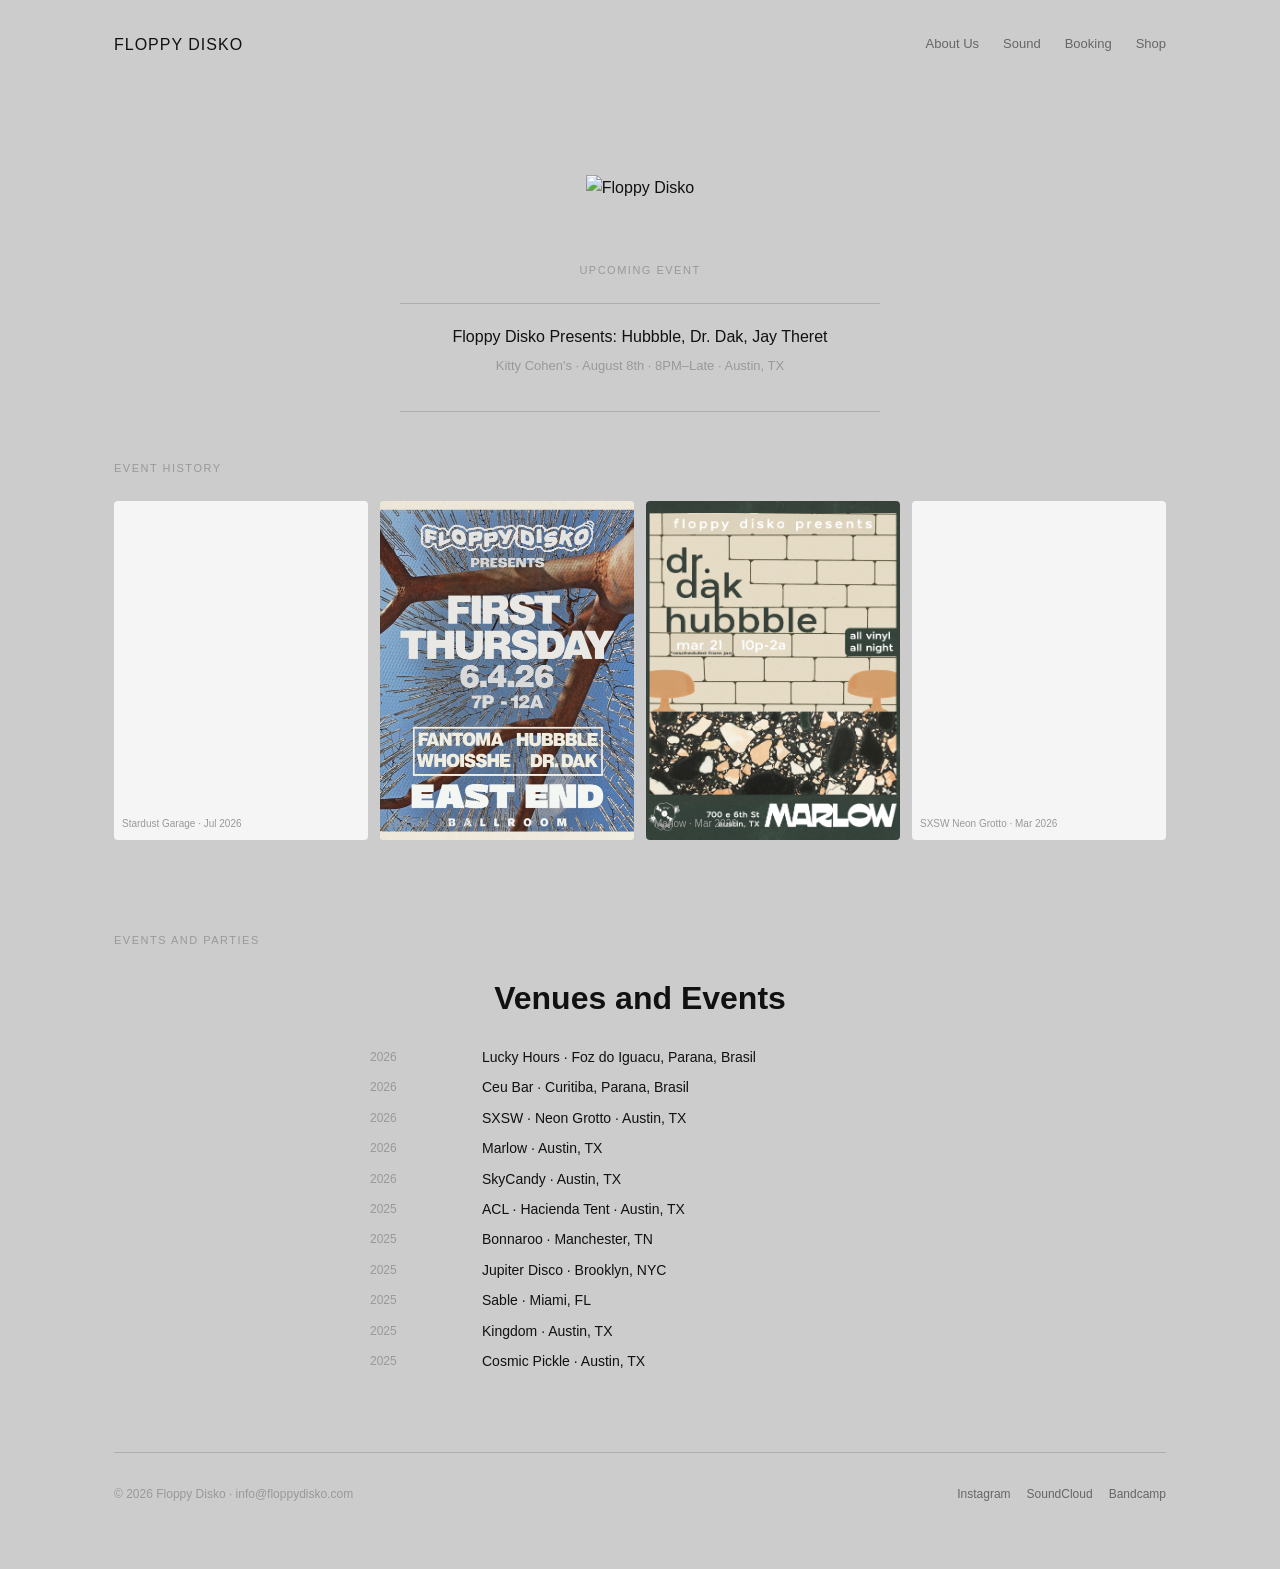
==== index.html @ 34872aea "Add files via upload File Commit - 7/23/26" ====
<!DOCTYPE html>
<html lang="en">
<head>
  <meta charset="UTF-8" />
  <meta name="viewport" content="width=device-width, initial-scale=1.0" />
  <meta name="theme-color" content="#ffffff" />
  <title>Floppy Disko — Austin TX Music Collective</title>
  <meta name="description" content="Floppy Disko is an Austin, Texas music collective. Embracing unity through music, driven by the groove." />
  <meta property="og:title" content="Floppy Disko" />
  <meta property="og:description" content="Austin, Texas music collective. Embracing unity through music, driven by the groove." />
  <meta property="og:type" content="website" />
  <meta property="og:url" content="https://floppydisko.com" />
  <link rel="icon" type="image/svg+xml" href="/images/Logo(Purple).svg" />
  <link rel="stylesheet" href="/style.css" />
</head>
<body>
  <nav class="nav">
    <a href="/" class="logo">FLOPPY DISKO</a>
    <div class="nav-links">
      <a href="/about-us.html">About Us</a>
      <a href="/sound.html">Sound</a>
      <!-- <a href="/artists.html">Artists</a> -->
      <a href="/booking.html">Booking</a>
      <a href="https://floppydisko.bandcamp.com" target="_blank" rel="noopener">Shop</a>
    </div>
  </nav>
 
  <div class="hero">
    <img src="/images/motto.png" alt="Floppy Disko" />
  </div>
  
  <p class="section-label" style="text-align:center; margin-top:24px;">Upcoming Event</p>
  <div class="upcoming-event">
    <p class="upcoming-event-title">Floppy Disko Presents: Hubbble, Dr. Dak, Jay Theret</p>
    <img src="/images/posters/260808-kitty-cohens.png" alt="Floppy Disko Presents Hubbble, Dr. Dak, Jay Theret at Kitty Cohen's, Saturday August 8th 2026, All Vinyl, 8PM to Late" class="upcoming-event-flyer" onerror="this.style.display='none'" />
    <p class="upcoming-event-venue">Kitty Cohen's · August 8th · 8PM–Late · Austin, TX</p>
  </div>

  <p class="section-label">Event History</p>
  <div class="poster-carousel">
    <div class="poster"><img src="/images/posters/260717-hush-hush-stardust.jpg" alt="Floppy Disko Presents Hush Hush, Brett Johnson, Jay Theret, Jagdaddy at Stardust Garage" onerror="this.style.display='none'" /><span class="poster-label">Stardust Garage · Jul 2026</span></div>
    <div class="poster"><img src="/images/posters/260604-east-end-first-thursday.png" alt="First Thursday at East End Ballroom" onerror="this.style.display='none'" /><span class="poster-label">East End · Jun 2026</span></div>
    <div class="poster"><img src="/images/posters/260321-marlow-dak-hubbble.png" alt="Dr. Dak and Hubbble at Marlow" onerror="this.style.display='none'" /><span class="poster-label">Marlow · Mar 2026</span></div>
    <div class="poster"><img src="/images/posters/260315-SXSW-NeonGrotto.png" alt="SXSW Showcase" onerror="this.style.display='none'" /><span class="poster-label">SXSW Neon Grotto · Mar 2026</span></div>
    <div class="poster"><img src="/images/posters/260213-marlow-what-is-love.png" alt="What Is Love at Marlow" onerror="this.style.display='none'" /><span class="poster-label">Marlow · Feb 2026</span></div>
    <div class="poster"><img src="/images/posters/260109-cosmic-pickle.png" alt="Cosmic Pickle" onerror="this.style.display='none'" /><span class="poster-label">Cosmic Pickle · Jan 2026</span></div>
    <div class="poster"><img src="/images/posters/251126-flower-shop-flopsgiving.png" alt="Flopsgiving at Flower Shop" onerror="this.style.display='none'" /><span class="poster-label">Flower Shop · Nov 2025</span></div>
    <div class="poster"><img src="/images/posters/251121-marlow-jay-theret.png" alt="Jay Theret at Marlow" onerror="this.style.display='none'" /><span class="poster-label">Marlow · Nov 2025</span></div>
    <div class="poster"><img src="/images/posters/251116-sable-miami.png" alt="Sable Miami" onerror="this.style.display='none'" /><span class="poster-label">Sable Miami · Nov 2025</span></div>
    <div class="poster"><img src="/images/posters/251108-pinkshark-san-antonio.png" alt="Pink Shark San Antonio" onerror="this.style.display='none'" /><span class="poster-label">Pink Shark SA · Nov 2025</span></div>
    <div class="poster"><img src="/images/posters/ACL 25.png" alt="ACL Fest" onerror="this.style.display='none'" /><span class="poster-label">Patron Hacienda ACL · Oct 2025</span></div>
    <div class="poster"><img src="/images/posters/Roo 25.png" alt="Bonaroo Fest" onerror="this.style.display='none'" /><span class="poster-label">Where in the Woods - Bonaroo · June 2025</span></div>
  </div>
  
  <p class="section-label">Events and Parties</p>
  <h1 style="text-align: center;">Venues and Events</h1>
  <div class="credits">
    <span class="credit-year">2026</span><span class="credit-venue">Lucky Hours · Foz do Iguacu, Parana, Brasil</span>
    <span class="credit-year">2026</span><span class="credit-venue">Ceu Bar · Curitiba, Parana, Brasil</span>
    <span class="credit-year">2026</span><span class="credit-venue">SXSW · Neon Grotto · Austin, TX</span>
    <span class="credit-year">2026</span><span class="credit-venue">Marlow · Austin, TX</span>
    <span class="credit-year">2026</span><span class="credit-venue">SkyCandy · Austin, TX</span>
    <span class="credit-year">2025</span><span class="credit-venue">ACL · Hacienda Tent · Austin, TX</span>
    <span class="credit-year">2025</span><span class="credit-venue">Bonnaroo · Manchester, TN</span>
    <span class="credit-year">2025</span><span class="credit-venue">Jupiter Disco · Brooklyn, NYC</span>
    <span class="credit-year">2025</span><span class="credit-venue">Sable · Miami, FL</span>
    <span class="credit-year">2025</span><span class="credit-venue">Kingdom · Austin, TX </span>
    <span class="credit-year">2025</span><span class="credit-venue">Cosmic Pickle · Austin, TX</span>
    
  </div>

  <footer class="footer">
    <span>© 2026 Floppy Disko · <a href="mailto:info@floppydisko.com">info@floppydisko.com</a></span>
    <div class="social">
      <a href="https://instagram.com/floppy_disko" target="_blank" rel="noopener">Instagram</a>
      <a href="https://soundcloud.com/floppy_disko" target="_blank" rel="noopener">SoundCloud</a>
      <a href="https://floppydisko.bandcamp.com" target="_blank" rel="noopener">Bandcamp</a>
    </div>
  </footer>
</body>
</html>
---- style.css ----
/* Floppy Disko - shared styles */

* { box-sizing: border-box; }

html, body {
  margin: 0;
  padding: 0;
  background: #cccccc;
  color: #111111;
  font-family: -apple-system, BlinkMacSystemFont, "Helvetica Neue", Helvetica, Arial, sans-serif;
  -webkit-font-smoothing: antialiased;
  line-height: 1.6;
}

body {
  max-width: 1100px;
  margin: 0 auto;
  padding: 32px 24px 64px;
}

@media (max-width: 600px) {
  body { padding: 20px 16px 48px; }
}

a { color: inherit; text-decoration: none; }
a:hover { opacity: 0.6; }

img, svg { max-width: 100%; display: block; }

/* Navigation */
.nav {
  display: flex;
  justify-content: space-between;
  align-items: center;
  padding-bottom: 32px;
  margin-bottom: 48px;
  flex-wrap: wrap;
  gap: 16px;
}

.logo {
  font-size: 16px;
  font-weight: 500;
  letter-spacing: 1px;
}

.nav-links {
  display: flex;
  gap: 24px;
  font-size: 13px;
}

.nav-links a { color: #666; }
.nav-links a.active { color: #111; }

@media (max-width: 600px) {
  .nav-links { gap: 16px; font-size: 12px; }
}

/* Section labels */
.section-label {
  font-size: 11px;
  letter-spacing: 1.5px;
  color: #999;
  margin: 0 0 24px;
  text-transform: uppercase;
}

/* Intro block (centered, narrow) */
.intro {
  max-width: 480px;
  margin: 0 auto 48px;
  text-align: center;
}

.intro h1 {
  font-size: 32px;
  font-weight: bold;
  margin: 0 0 16px;
}

.intro p {
  font-size: 24px;
  line-height: 1.7;
  color: #666;
  margin: 0 0 12px;
}

/* Page header (inner pages) */
.page-header {
  margin-bottom: 64px;
}

.page-header h1 {
  font-size: 24px;
  font-weight: 500;
  margin: 0 0 12px;
}

.page-header p {
  font-size: 20px;
  color: #666;
  margin: 0;
  max-width: 540px;
}

/* Hero (homepage) */
.hero {
  margin-bottom: 20px;
  display: flex;
  align-items: center;
  justify-content: center;
  min-height: 100px;
  background: #cccccc;
  border-radius: 8px;
  padding: 8px;
}

.hero img {
  max-width: 100%;
  max-height: 180px;
  width: auto;
  height: auto;
}

@media (max-width: 600px) {
  .hero { min-height: 80px; margin-bottom: 16px; padding: 6px; }
  .hero img { max-height: 140px; }
}

/* Poster / image grids */
.grid {
  display: grid;
  gap: 12px;
  margin-bottom: 80px;
}

.grid-4 { grid-template-columns: repeat(4, 1fr); }
.grid-3 { grid-template-columns: repeat(3, 1fr); }
.grid-2 { grid-template-columns: repeat(2, 1fr); }

@media (max-width: 700px) {
  .grid-4 { grid-template-columns: repeat(2, 1fr); }
  .grid-3 { grid-template-columns: repeat(2, 1fr); }
}

@media (max-width: 400px) {
  .grid-4, .grid-3, .grid-2 { grid-template-columns: 1fr; }
}

.poster {
  aspect-ratio: 3/4;
  background: #f5f5f5;
  border-radius: 4px;
  display: flex;
  align-items: flex-end;
  padding: 8px;
  color: #999;
  font-size: 10px;
  overflow: hidden;
  position: relative;
}

/* Poster carousel (Event History, homepage) — one row, swipe/scroll horizontally.
   Sizes match the original 4-column grid: 4 visible per row on desktop,
   2 on tablet, 1 on mobile — just scrollable instead of wrapping. */
.poster-carousel {
  display: flex;
  gap: 12px;
  overflow-x: auto;
  scroll-snap-type: x mandatory;
  -webkit-overflow-scrolling: touch;
  padding-bottom: 12px;
  margin-bottom: 80px;
}

.poster-carousel .poster {
  flex: 0 0 calc(25% - 9px);
  scroll-snap-align: start;
}

@media (max-width: 700px) {
  .poster-carousel .poster {
    flex: 0 0 calc(50% - 6px);
  }
}

@media (max-width: 400px) {
  .poster-carousel .poster {
    flex: 0 0 100%;
  }
}

.poster img {
  position: absolute;
  inset: 0;
  width: 100%;
  height: 100%;
  object-fit: cover;
}

.poster-label {
  position: relative;
  z-index: 1;
}

/* Artist cards */
.artist {
  margin-bottom: 24px;
}

.artist-photo {
  aspect-ratio: 1;
  background: #f5f5f5;
  border-radius: 4px;
  margin-bottom: 8px;
  overflow: hidden;
}

.artist-photo img {
  width: 100%;
  height: 100%;
  object-fit: cover;
}

.artist-name {
  font-size: 14px;
  font-weight: 500;
  margin: 0 0 2px;
}

.artist-role {
  font-size: 12px;
  color: #666;
  margin: 0;
}

/* Credits list */
.credits {
  display: grid;
  grid-template-columns: 80px 1fr;
  gap: 8px 32px;
  max-width: 540px;
  margin: 0 auto 80px;
  font-size: 14px;
}

.credit-year {
  color: #999;
  font-size: 12px;
  padding-top: 2px;
}

.credit-venue {
  color: #111;
}

/* Body prose */
.prose {
  max-width: 600px;
  font-size: 15px;
  line-height: 1.8;
  color: #333;
}

.prose p {
  margin: 0 0 20px;
}

.prose h2 {
  font-size: 16px;
  font-weight: 500;
  margin: 32px 0 12px;
}

.prose a {
  color: #111;
  text-decoration: underline;
  text-decoration-color: #999;
  text-underline-offset: 3px;
}

/* Booking specifics */
.contact-block {
  margin: 32px 0;
  padding: 24px 0;
  border-top: 0.5px solid #adadad;
  border-bottom: 0.5px solid #adadad;
}

.contact-block dt {
  font-size: 11px;
  letter-spacing: 1.5px;
  text-transform: uppercase;
  color: #999;
  margin-bottom: 4px;
}

.contact-block dd {
  margin: 0 0 16px;
  font-size: 15px;
}

.contact-block dd:last-child { margin-bottom: 0; }

/* Footer */
.footer {
  display: flex;
  justify-content: space-between;
  padding-top: 32px;
  border-top: 0.5px solid #adadad;
  font-size: 12px;
  color: #999;
  flex-wrap: wrap;
  gap: 16px;
}

.social {
  display: flex;
  gap: 16px;
}

.social a { color: #666; }

/* Centered contact block (booking page) */
.contact-block-centered {
  text-align: center;
  margin-left: auto;
  margin-right: auto;
}

.contact-block-centered dt {
  text-align: center;
}

/* Video embed (16:9 responsive) */
.video-embed {
  position: relative;
  width: 100%;
  max-width: 720px;
  aspect-ratio: 16/9;
  margin: 0 auto 40px;
  background: #f5f5f5;
  border-radius: 4px;
  overflow: hidden;
}

.video-embed iframe {
  position: absolute;
  inset: 0;
  width: 100%;
  height: 100%;
  border: none;
}

/* SoundCloud embed */
.soundcloud-embed {
  max-width: 720px;
  margin: 0 auto 40px;
}

/* Sound links row (Our Sound page) */
.sound-links {
  display: flex;
  justify-content: center;
  gap: 24px;
  margin-bottom: 80px;
  font-size: 14px;
}

.sound-links a {
  color: #666;
}

/* Contact form (booking page) */
.contact-form-wrap {
  max-width: 480px;
  margin: 56px auto 0;
}

.contact-form {
  display: flex;
  flex-direction: column;
  gap: 6px;
}

.contact-form label {
  font-size: 11px;
  letter-spacing: 1px;
  text-transform: uppercase;
  color: #999;
  margin-top: 12px;
}

.contact-form input,
.contact-form textarea {
  font-family: inherit;
  font-size: 15px;
  padding: 10px 12px;
  border: 0.5px solid #ccc;
  border-radius: 4px;
  color: #111;
  background: #fff;
}

.contact-form textarea {
  resize: vertical;
}

.contact-form button {
  margin-top: 20px;
  padding: 12px 20px;
  font-size: 14px;
  font-weight: 500;
  background: #111;
  color: #fff;
  border: none;
  border-radius: 4px;
  cursor: pointer;
  width: fit-content;
  align-self: center;
}

.contact-form button:hover {
  opacity: 0.8;
}

.hidden-field {
  display: none;
}

/* Centered subpages: About Us, Sound, Artists, Booking */
.centered-page .page-header {
  text-align: center;
  margin-left: auto;
  margin-right: auto;
}

.centered-page .page-header p {
  margin-left: auto;
  margin-right: auto;
}

.centered-page .section-label {
  text-align: center;
}

.centered-page .prose {
  margin-left: auto;
  margin-right: auto;
}

/* Prose paragraphs stay left-aligned on purpose — centered
   multi-line body text is harder to read. Headings inside
   prose are centered for visual rhythm. */
.centered-page .prose h2 {
  text-align: center;
}

.centered-page .artist {
  text-align: center;
}

.centered-page .artist-photo {
  margin-left: auto;
  margin-right: auto;
}

/* Upcoming Event (homepage) */
.upcoming-event {
  max-width: 480px;
  margin: 16px auto 48px;
  padding: 20px 24px;
  border-top: 0.5px solid #adadad;
  border-bottom: 0.5px solid #adadad;
  text-align: center;
}

.upcoming-event-title {
  font-size: 16px;
  font-weight: 500;
  color: #111;
  margin: 0 0 6px;
}

.upcoming-event-flyer {
  max-width: 280px;
  width: 100%;
  border-radius: 4px;
  margin: 12px auto;
}

.upcoming-event-venue {
  font-size: 13px;
  color: #999;
  margin: 0 0 14px;
}

.upcoming-event-link {
  display: inline-block;
  padding: 12px 28px;
  font-size: 13px;
  font-weight: 500;
  letter-spacing: 0.5px;
  background: #111;
  color: #fff;
  border-radius: 4px;
}

.upcoming-event-link:hover {
  opacity: 0.8;
}
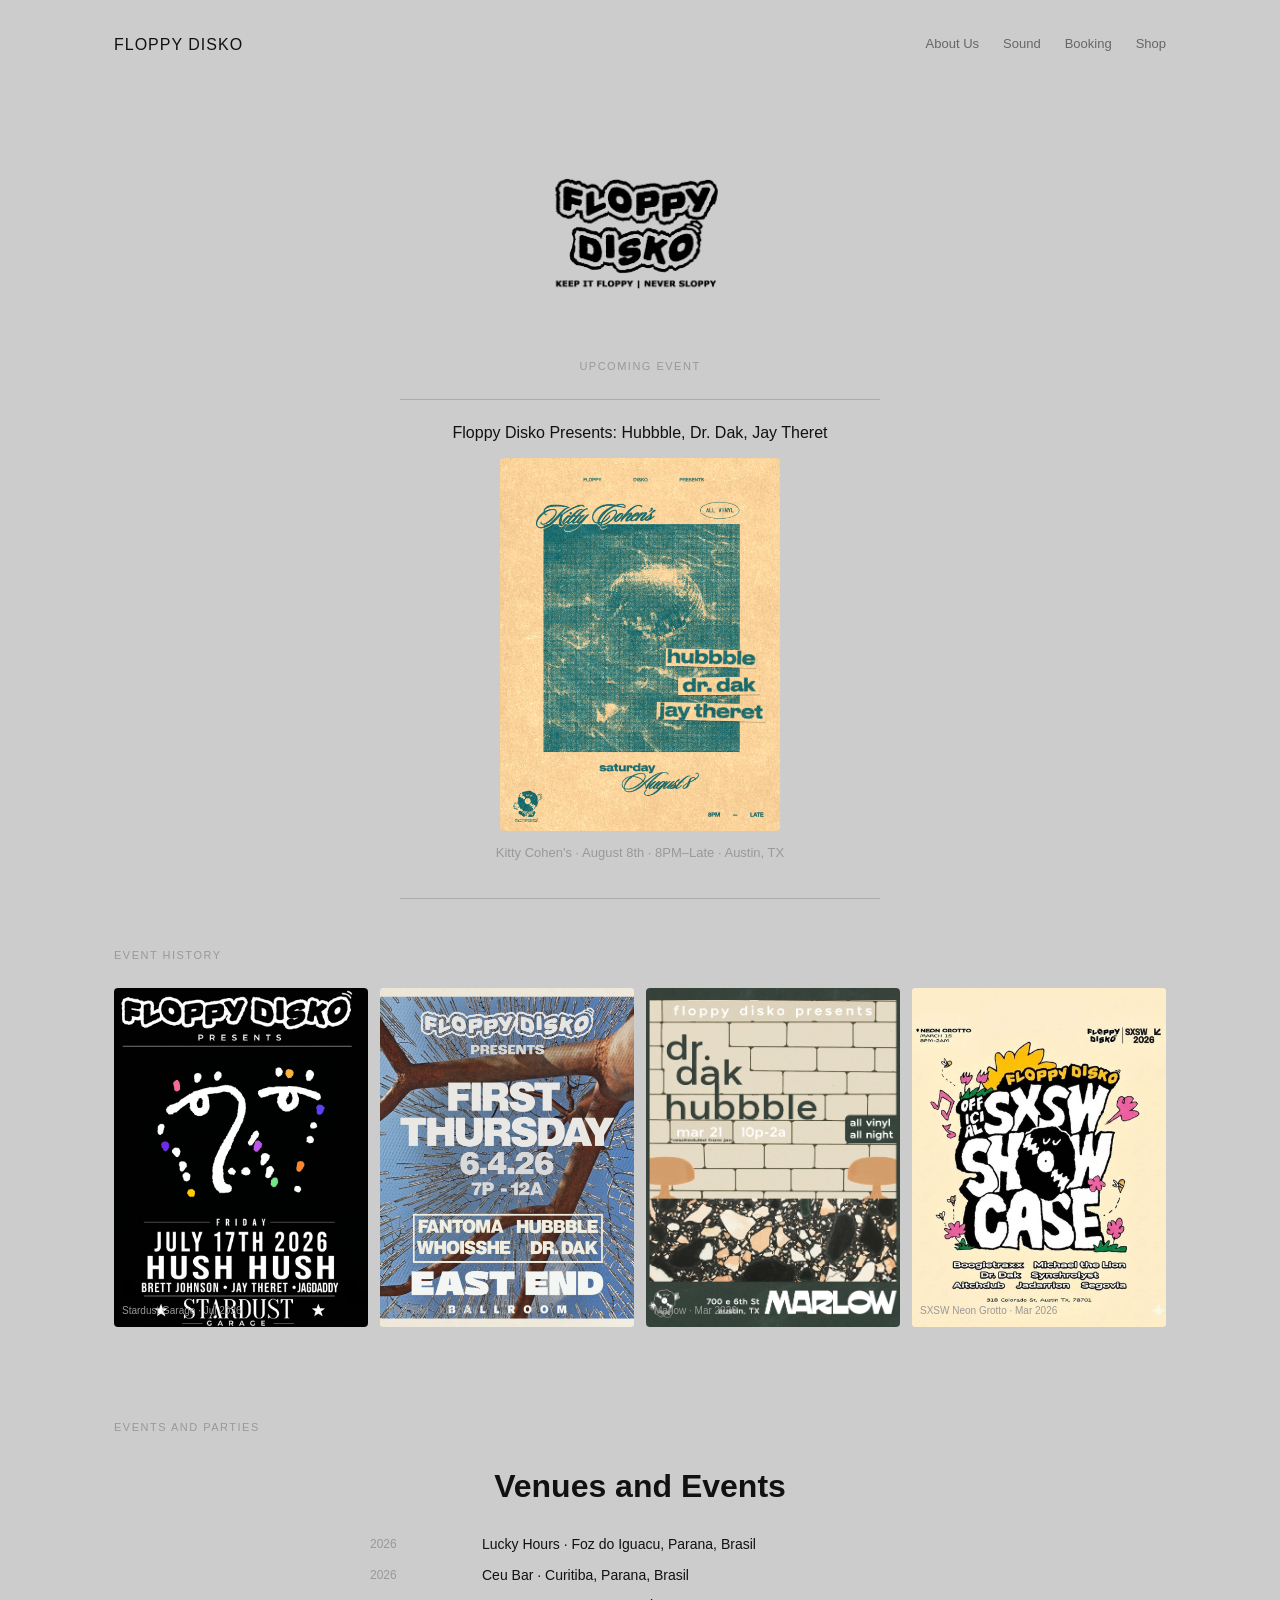
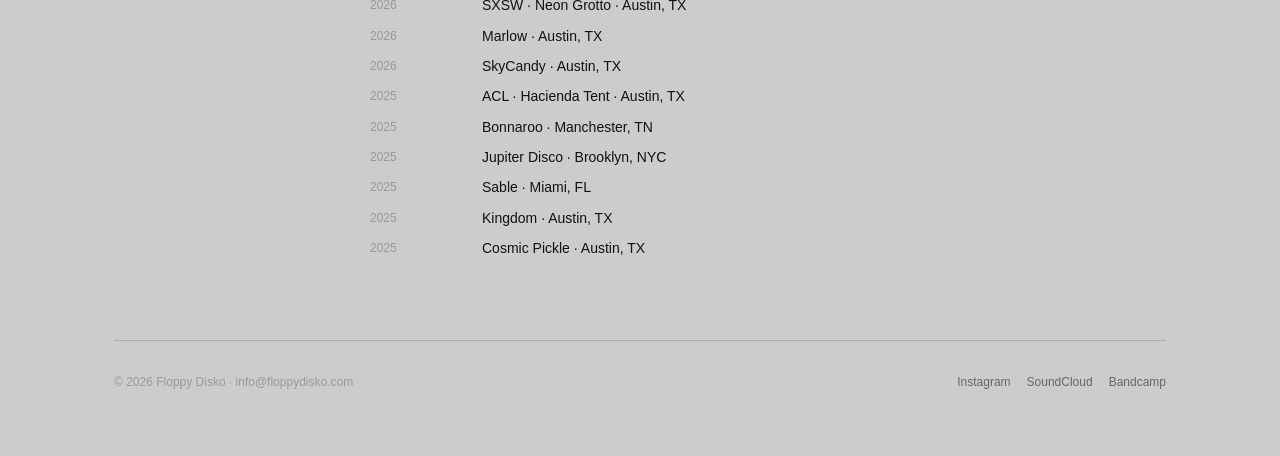
==== commit 92816dd0: "Add files via upload" ====
--- a/index.html
+++ b/index.html
@@ -41,7 +41,7 @@
     <div class="poster"><img src="/images/posters/260717-hush-hush-stardust.jpg" alt="Floppy Disko Presents Hush Hush, Brett Johnson, Jay Theret, Jagdaddy at Stardust Garage" onerror="this.style.display='none'" /><span class="poster-label">Stardust Garage · Jul 2026</span></div>
     <div class="poster"><img src="/images/posters/260604-east-end-first-thursday.png" alt="First Thursday at East End Ballroom" onerror="this.style.display='none'" /><span class="poster-label">East End · Jun 2026</span></div>
     <div class="poster"><img src="/images/posters/260321-marlow-dak-hubbble.png" alt="Dr. Dak and Hubbble at Marlow" onerror="this.style.display='none'" /><span class="poster-label">Marlow · Mar 2026</span></div>
-    <div class="poster"><img src="/images/posters/260315-SXSW-NeonGrotto.png" alt="SXSW Showcase" onerror="this.style.display='none'" /><span class="poster-label">SXSW Neon Grotto · Mar 2026</span></div>
+    <div class="poster"><img src="/images/posters/260315-SXSW-NeonGrotto.jpg" alt="SXSW Showcase" onerror="this.style.display='none'" /><span class="poster-label">SXSW Neon Grotto · Mar 2026</span></div>
     <div class="poster"><img src="/images/posters/260213-marlow-what-is-love.png" alt="What Is Love at Marlow" onerror="this.style.display='none'" /><span class="poster-label">Marlow · Feb 2026</span></div>
     <div class="poster"><img src="/images/posters/260109-cosmic-pickle.png" alt="Cosmic Pickle" onerror="this.style.display='none'" /><span class="poster-label">Cosmic Pickle · Jan 2026</span></div>
     <div class="poster"><img src="/images/posters/251126-flower-shop-flopsgiving.png" alt="Flopsgiving at Flower Shop" onerror="this.style.display='none'" /><span class="poster-label">Flower Shop · Nov 2025</span></div>
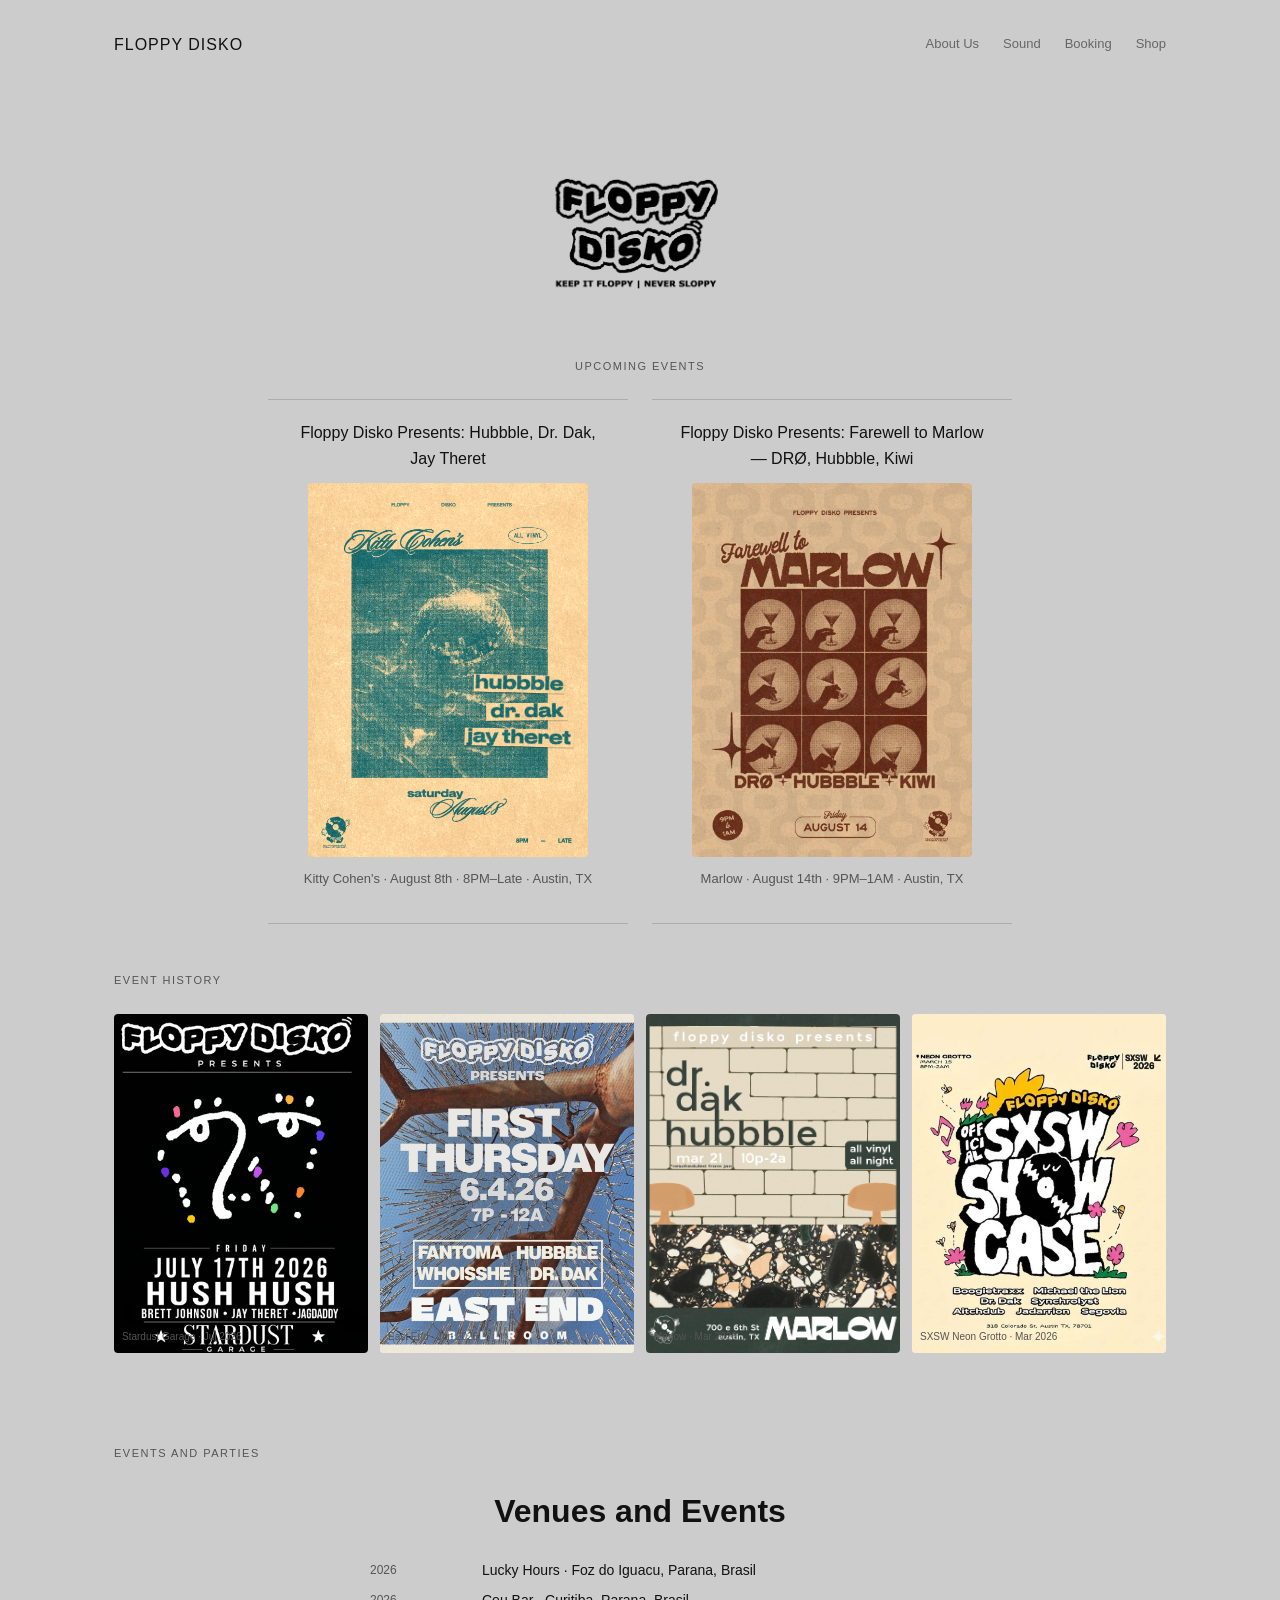
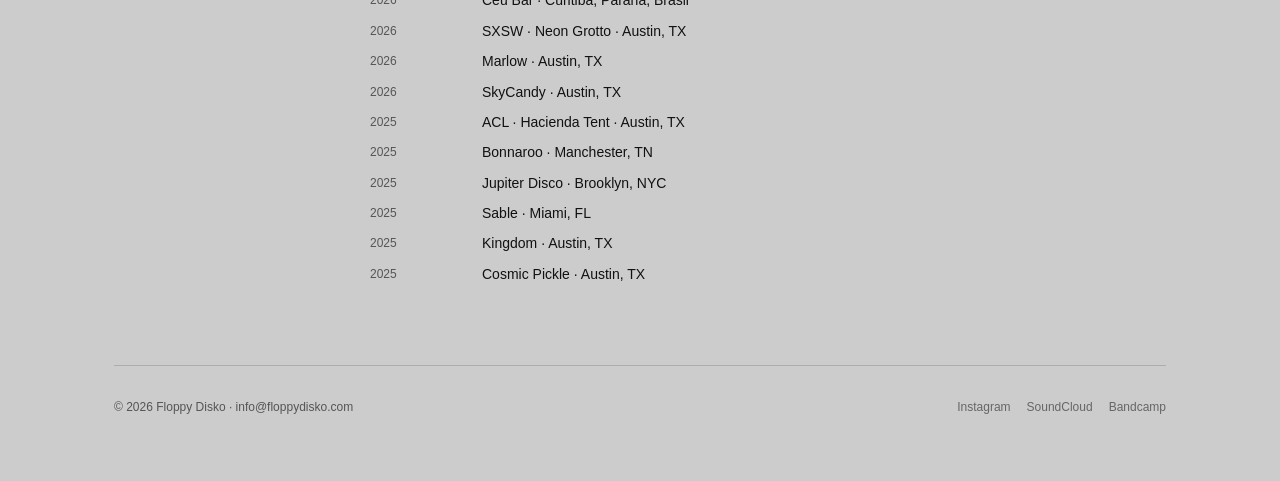
==== commit f21a02cc: "Add files via upload" ====
--- a/index.html
+++ b/index.html
@@ -29,11 +29,18 @@
     <img src="/images/motto.png" alt="Floppy Disko" />
   </div>
   
-  <p class="section-label" style="text-align:center; margin-top:24px;">Upcoming Event</p>
-  <div class="upcoming-event">
-    <p class="upcoming-event-title">Floppy Disko Presents: Hubbble, Dr. Dak, Jay Theret</p>
-    <img src="/images/posters/260808-kitty-cohens.png" alt="Floppy Disko Presents Hubbble, Dr. Dak, Jay Theret at Kitty Cohen's, Saturday August 8th 2026, All Vinyl, 8PM to Late" class="upcoming-event-flyer" onerror="this.style.display='none'" />
-    <p class="upcoming-event-venue">Kitty Cohen's · August 8th · 8PM–Late · Austin, TX</p>
+  <p class="section-label" style="text-align:center; margin-top:24px;">Upcoming Events</p>
+  <div class="upcoming-events-row">
+    <div class="upcoming-event">
+      <p class="upcoming-event-title">Floppy Disko Presents: Hubbble, Dr. Dak, Jay Theret</p>
+      <img src="/images/posters/260808-kitty-cohens.png" alt="Floppy Disko Presents Hubbble, Dr. Dak, Jay Theret at Kitty Cohen's, Saturday August 8th 2026, All Vinyl, 8PM to Late" class="upcoming-event-flyer" onerror="this.style.display='none'" />
+      <p class="upcoming-event-venue">Kitty Cohen's · August 8th · 8PM–Late · Austin, TX</p>
+    </div>
+    <div class="upcoming-event">
+      <p class="upcoming-event-title">Floppy Disko Presents: Farewell to Marlow — DRØ, Hubbble, Kiwi</p>
+      <img src="/images/posters/260814-farewell-to-marlow.png" alt="Floppy Disko Presents Farewell to Marlow with DRØ, Hubbble, Kiwi, Friday August 14th 2026, 9PM to 1AM" class="upcoming-event-flyer" onerror="this.style.display='none'" />
+      <p class="upcoming-event-venue">Marlow · August 14th · 9PM–1AM · Austin, TX</p>
+    </div>
   </div>
 
   <p class="section-label">Event History</p>
@@ -48,7 +55,7 @@
     <div class="poster"><img src="/images/posters/251121-marlow-jay-theret.png" alt="Jay Theret at Marlow" onerror="this.style.display='none'" /><span class="poster-label">Marlow · Nov 2025</span></div>
     <div class="poster"><img src="/images/posters/251116-sable-miami.png" alt="Sable Miami" onerror="this.style.display='none'" /><span class="poster-label">Sable Miami · Nov 2025</span></div>
     <div class="poster"><img src="/images/posters/251108-pinkshark-san-antonio.png" alt="Pink Shark San Antonio" onerror="this.style.display='none'" /><span class="poster-label">Pink Shark SA · Nov 2025</span></div>
-    <div class="poster"><img src="/images/posters/ACL 25.png" alt="ACL Fest" onerror="this.style.display='none'" /><span class="poster-label">Patron Hacienda ACL · Oct 2025</span></div>
+    <div class="poster"><img src="/images/posters/ACL-25.png" alt="ACL Fest" onerror="this.style.display='none'" /><span class="poster-label">Patron Hacienda ACL · Oct 2025</span></div>
     <div class="poster"><img src="/images/posters/Roo 25.png" alt="Bonaroo Fest" onerror="this.style.display='none'" /><span class="poster-label">Where in the Woods - Bonaroo · June 2025</span></div>
   </div>
   
--- a/style.css
+++ b/style.css
@@ -61,7 +61,7 @@
 .section-label {
   font-size: 11px;
   letter-spacing: 1.5px;
-  color: #999;
+  color: #555;
   margin: 0 0 24px;
   text-transform: uppercase;
 }
@@ -155,7 +155,7 @@
   display: flex;
   align-items: flex-end;
   padding: 8px;
-  color: #999;
+  color: #555;
   font-size: 10px;
   overflow: hidden;
   position: relative;
@@ -246,7 +246,7 @@
 }
 
 .credit-year {
-  color: #999;
+  color: #555;
   font-size: 12px;
   padding-top: 2px;
 }
@@ -292,7 +292,7 @@
   font-size: 11px;
   letter-spacing: 1.5px;
   text-transform: uppercase;
-  color: #999;
+  color: #555;
   margin-bottom: 4px;
 }
 
@@ -310,7 +310,7 @@
   padding-top: 32px;
   border-top: 0.5px solid #adadad;
   font-size: 12px;
-  color: #999;
+  color: #555;
   flex-wrap: wrap;
   gap: 16px;
 }
@@ -388,7 +388,7 @@
   font-size: 11px;
   letter-spacing: 1px;
   text-transform: uppercase;
-  color: #999;
+  color: #555;
   margin-top: 12px;
 }
 
@@ -476,6 +476,20 @@
   text-align: center;
 }
 
+.upcoming-events-row {
+  display: flex;
+  flex-wrap: wrap;
+  justify-content: center;
+  gap: 24px;
+  margin: 16px auto 48px;
+}
+
+.upcoming-events-row .upcoming-event {
+  margin: 0;
+  flex: 1 1 320px;
+  max-width: 360px;
+}
+
 .upcoming-event-title {
   font-size: 16px;
   font-weight: 500;
@@ -492,7 +506,7 @@
 
 .upcoming-event-venue {
   font-size: 13px;
-  color: #999;
+  color: #555;
   margin: 0 0 14px;
 }
 
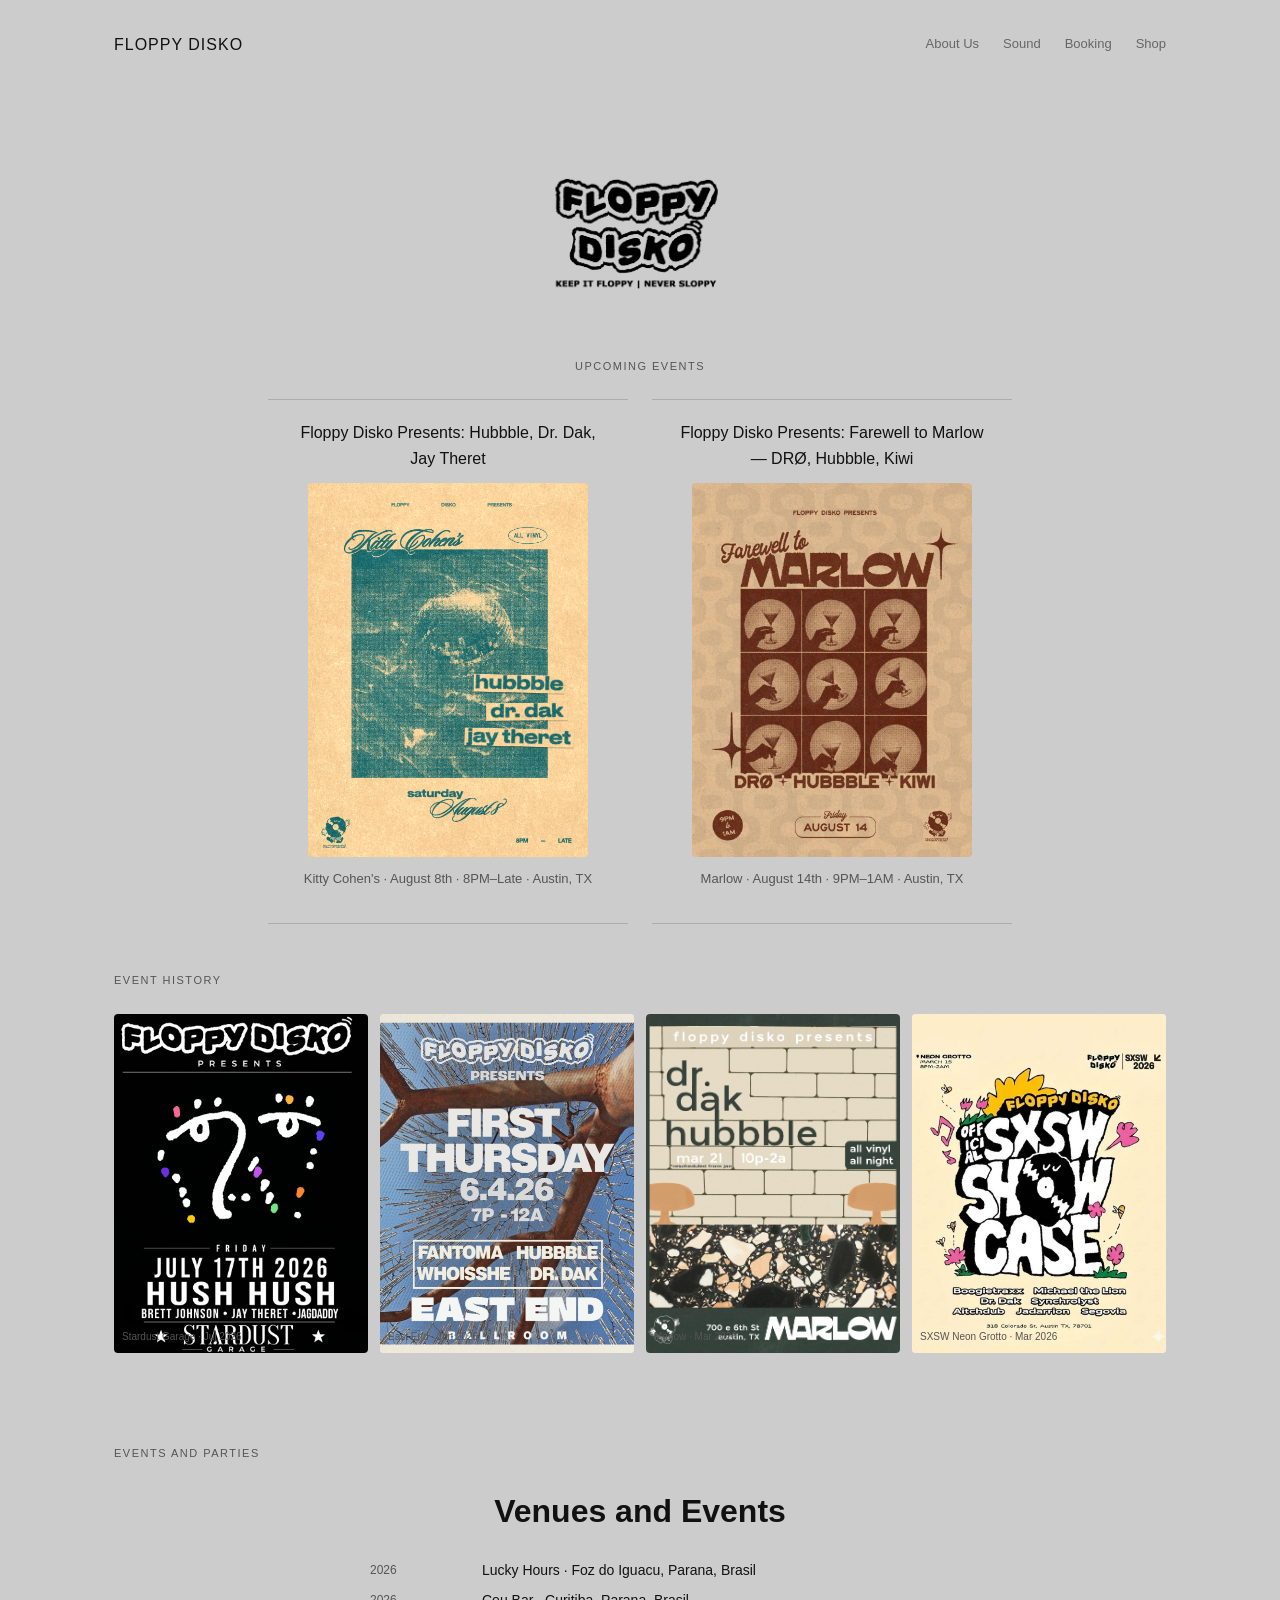
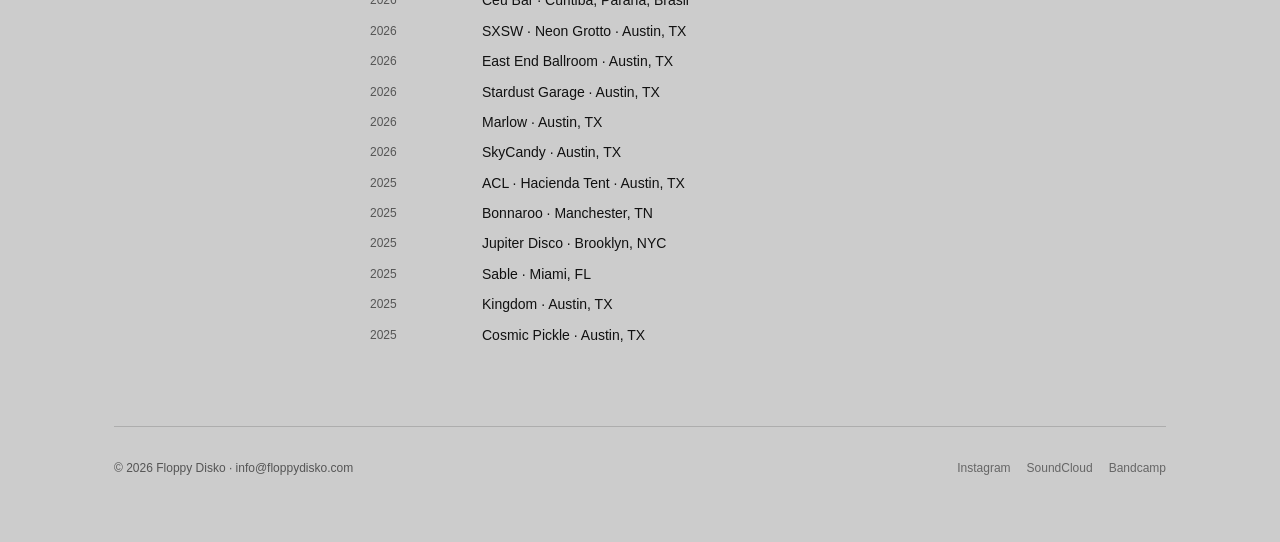
==== commit 3ddf971f: "Add files via upload" ====
--- a/index.html
+++ b/index.html
@@ -65,6 +65,8 @@
     <span class="credit-year">2026</span><span class="credit-venue">Lucky Hours · Foz do Iguacu, Parana, Brasil</span>
     <span class="credit-year">2026</span><span class="credit-venue">Ceu Bar · Curitiba, Parana, Brasil</span>
     <span class="credit-year">2026</span><span class="credit-venue">SXSW · Neon Grotto · Austin, TX</span>
+    <span class="credit-year">2026</span><span class="credit-venue">East End Ballroom · Austin, TX</span>
+    <span class="credit-year">2026</span><span class="credit-venue">Stardust Garage · Austin, TX</span>
     <span class="credit-year">2026</span><span class="credit-venue">Marlow · Austin, TX</span>
     <span class="credit-year">2026</span><span class="credit-venue">SkyCandy · Austin, TX</span>
     <span class="credit-year">2025</span><span class="credit-venue">ACL · Hacienda Tent · Austin, TX</span>
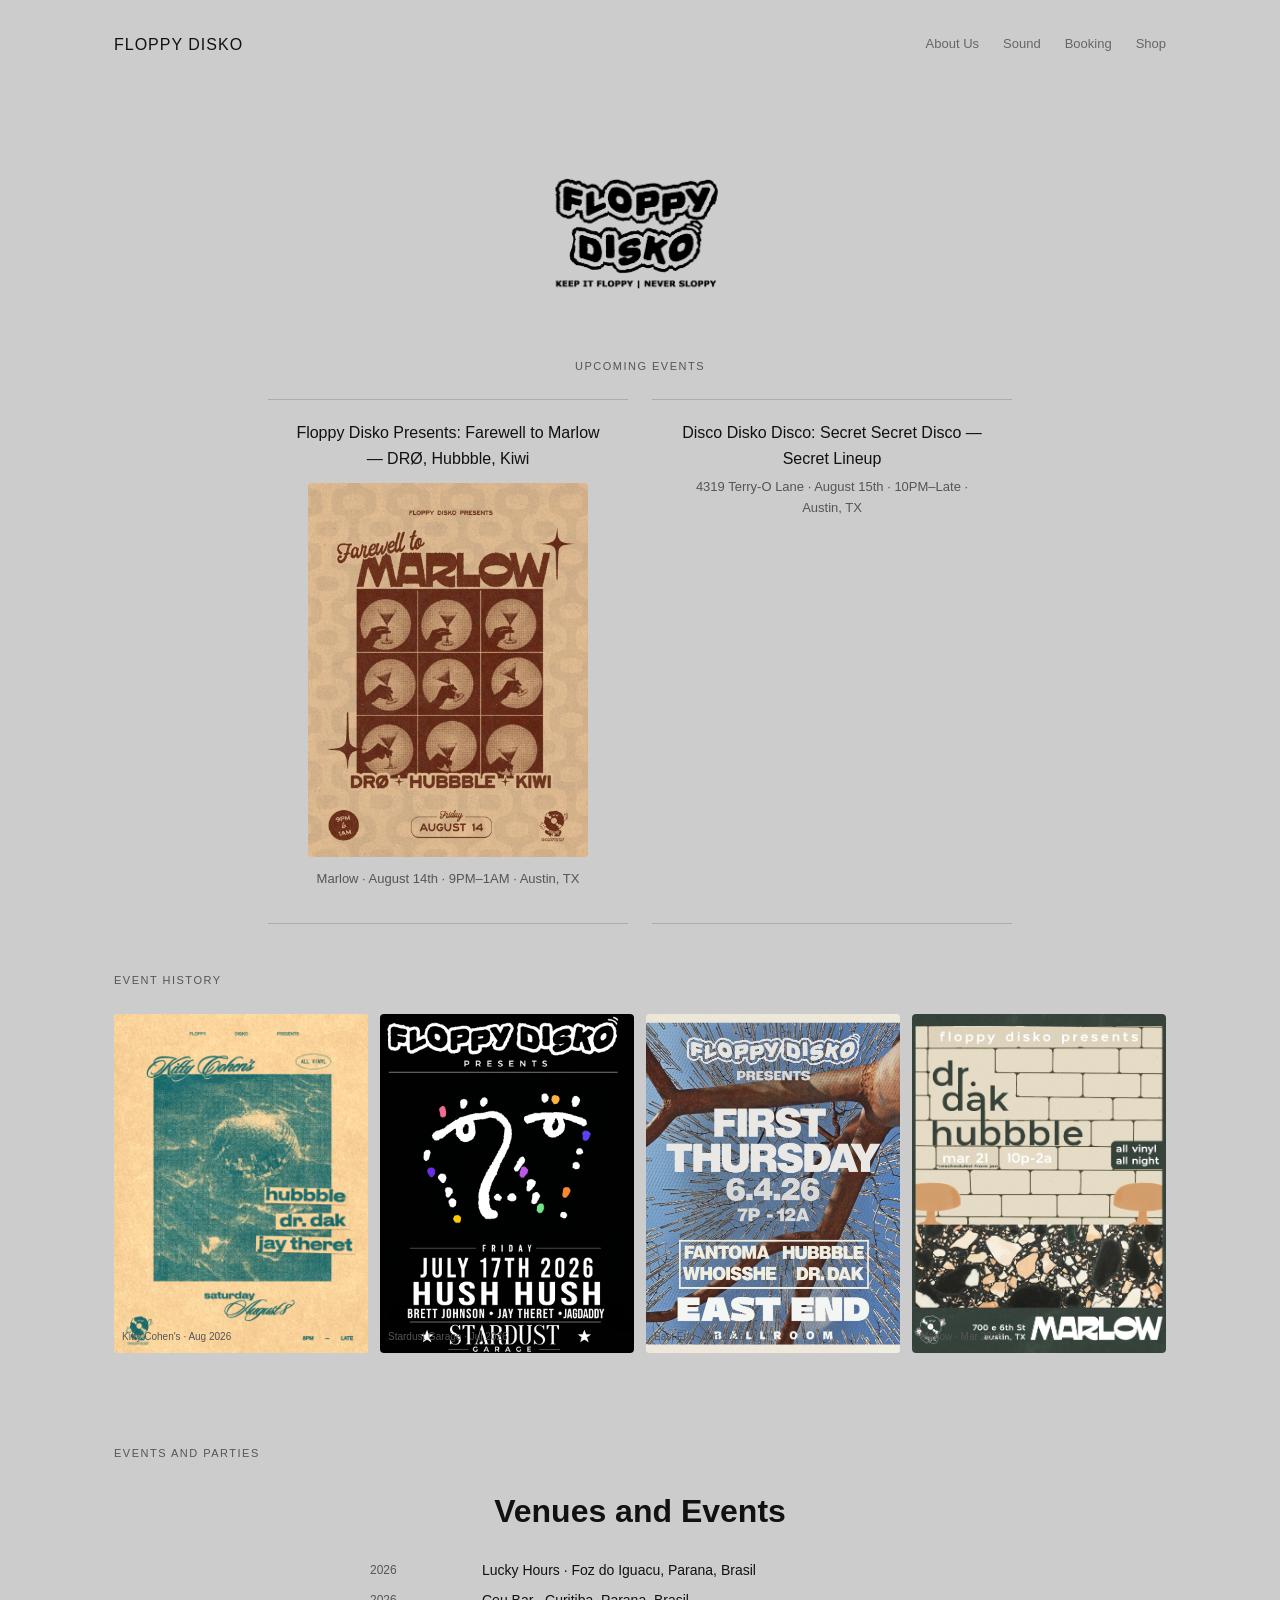
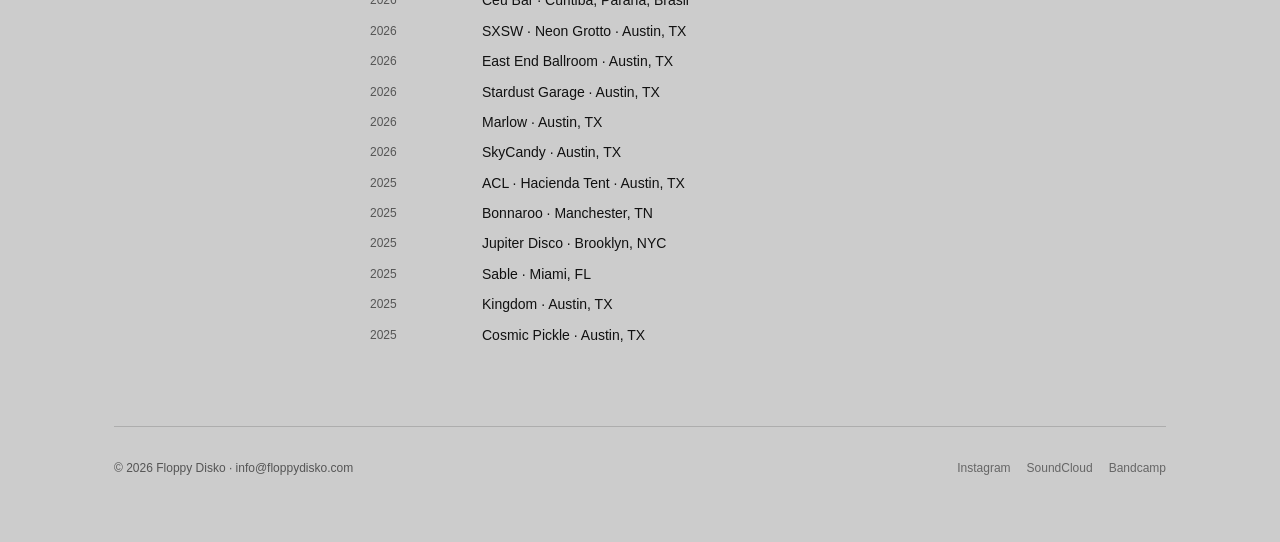
==== commit 124af69d: "Add files via upload" ====
--- a/index.html
+++ b/index.html
@@ -32,19 +32,20 @@
   <p class="section-label" style="text-align:center; margin-top:24px;">Upcoming Events</p>
   <div class="upcoming-events-row">
     <div class="upcoming-event">
-      <p class="upcoming-event-title">Floppy Disko Presents: Hubbble, Dr. Dak, Jay Theret</p>
-      <img src="/images/posters/260808-kitty-cohens.png" alt="Floppy Disko Presents Hubbble, Dr. Dak, Jay Theret at Kitty Cohen's, Saturday August 8th 2026, All Vinyl, 8PM to Late" class="upcoming-event-flyer" onerror="this.style.display='none'" />
-      <p class="upcoming-event-venue">Kitty Cohen's · August 8th · 8PM–Late · Austin, TX</p>
-    </div>
-    <div class="upcoming-event">
       <p class="upcoming-event-title">Floppy Disko Presents: Farewell to Marlow — DRØ, Hubbble, Kiwi</p>
       <img src="/images/posters/260814-farewell-to-marlow.png" alt="Floppy Disko Presents Farewell to Marlow with DRØ, Hubbble, Kiwi, Friday August 14th 2026, 9PM to 1AM" class="upcoming-event-flyer" onerror="this.style.display='none'" />
       <p class="upcoming-event-venue">Marlow · August 14th · 9PM–1AM · Austin, TX</p>
+    </div>
+    <div class="upcoming-event">
+      <p class="upcoming-event-title">Disco Disko Disco: Secret Secret Disco — Secret Lineup</p>
+      <img src="/images/posters/260815-secret-secret-disco.png" alt="Disco Disko Disco presents Secret Secret Disco, secret lineup, Saturday August 15th 2026, 10PM to Late, 4319 Terry-O Lane" class="upcoming-event-flyer" onerror="this.style.display='none'" />
+      <p class="upcoming-event-venue">4319 Terry-O Lane · August 15th · 10PM–Late · Austin, TX</p>
     </div>
   </div>
 
   <p class="section-label">Event History</p>
   <div class="poster-carousel">
+    <div class="poster"><img src="/images/posters/260808-kitty-cohens.png" alt="Floppy Disko Presents Hubbble, Dr. Dak, Jay Theret at Kitty Cohen's" onerror="this.style.display='none'" /><span class="poster-label">Kitty Cohen's · Aug 2026</span></div>
     <div class="poster"><img src="/images/posters/260717-hush-hush-stardust.jpg" alt="Floppy Disko Presents Hush Hush, Brett Johnson, Jay Theret, Jagdaddy at Stardust Garage" onerror="this.style.display='none'" /><span class="poster-label">Stardust Garage · Jul 2026</span></div>
     <div class="poster"><img src="/images/posters/260604-east-end-first-thursday.png" alt="First Thursday at East End Ballroom" onerror="this.style.display='none'" /><span class="poster-label">East End · Jun 2026</span></div>
     <div class="poster"><img src="/images/posters/260321-marlow-dak-hubbble.png" alt="Dr. Dak and Hubbble at Marlow" onerror="this.style.display='none'" /><span class="poster-label">Marlow · Mar 2026</span></div>
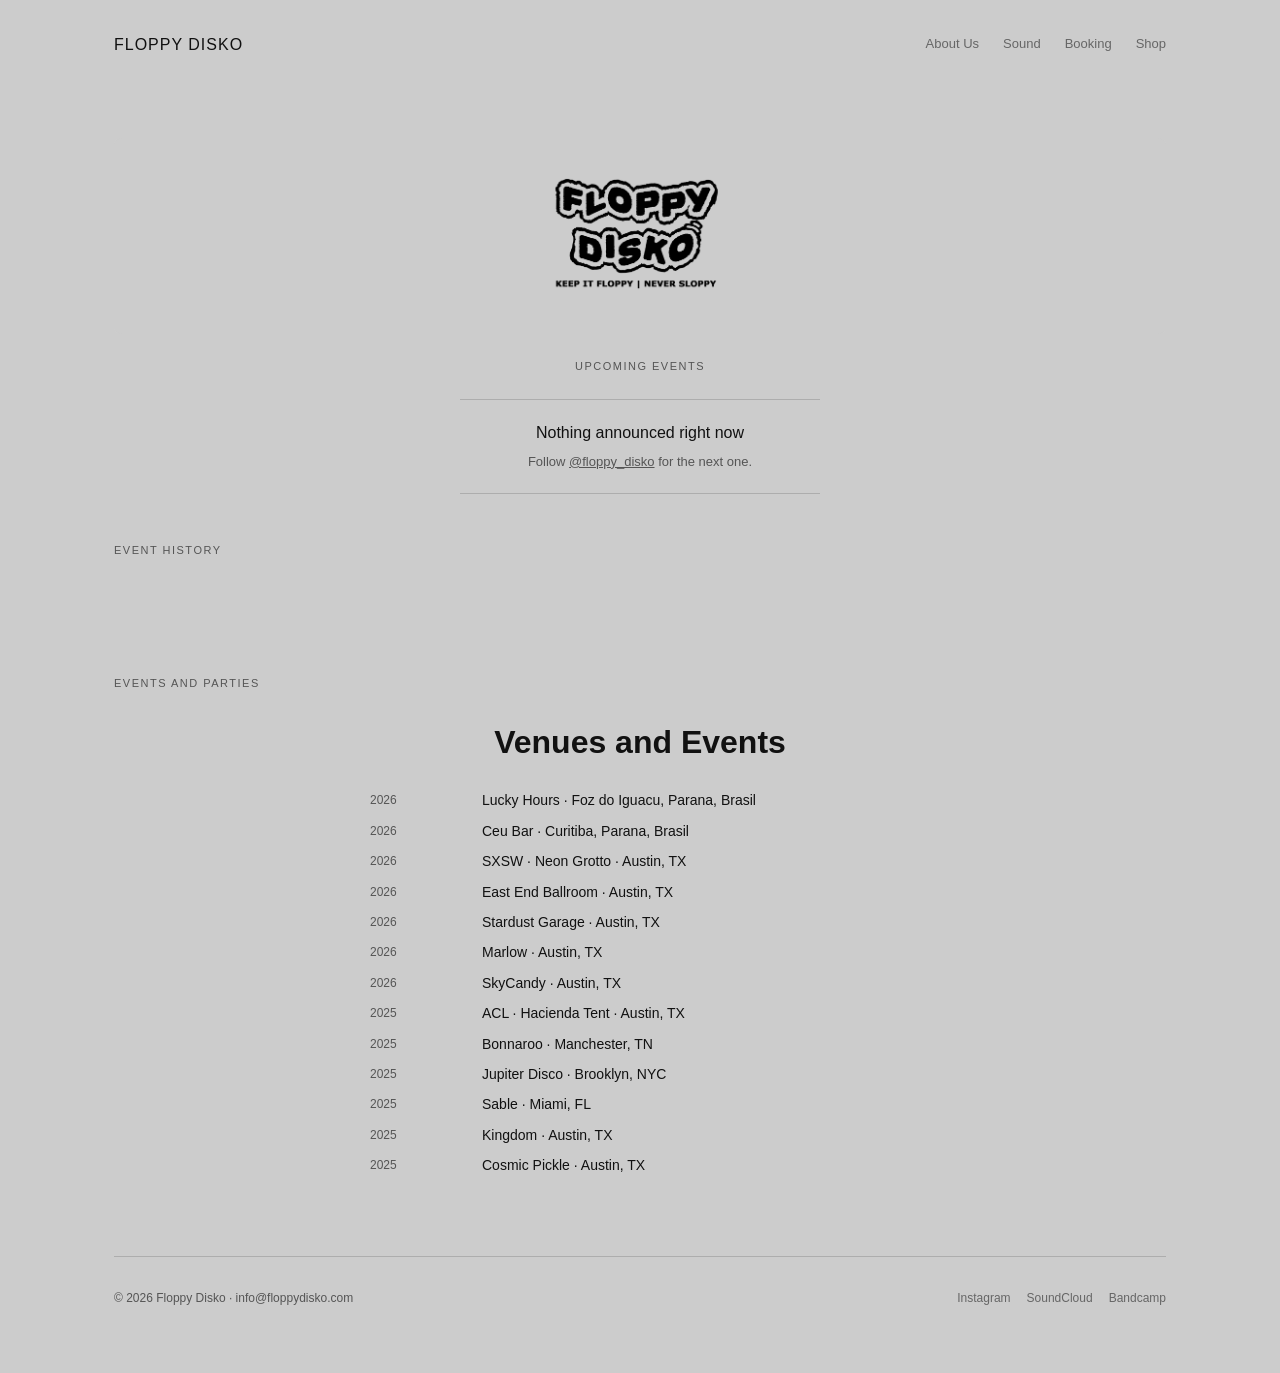
==== commit 6120e4ca: "Add files via upload" ====
--- a/index.html
+++ b/index.html
@@ -20,6 +20,7 @@
       <a href="/about-us.html">About Us</a>
       <a href="/sound.html">Sound</a>
       <!-- <a href="/artists.html">Artists</a> -->
+      <!-- <a href="/media.html">Media</a> -->
       <a href="/booking.html">Booking</a>
       <a href="https://floppydisko.bandcamp.com" target="_blank" rel="noopener">Shop</a>
     </div>
@@ -29,37 +30,16 @@
     <img src="/images/motto.png" alt="Floppy Disko" />
   </div>
   
+  <!-- Upcoming Events and Event History are built from /data/events.js.
+       To add or change an event, edit that file only. Events move from
+       Upcoming to Event History on their own once the date has passed. -->
   <p class="section-label" style="text-align:center; margin-top:24px;">Upcoming Events</p>
-  <div class="upcoming-events-row">
-    <div class="upcoming-event">
-      <p class="upcoming-event-title">Floppy Disko Presents: Farewell to Marlow — DRØ, Hubbble, Kiwi</p>
-      <img src="/images/posters/260814-farewell-to-marlow.png" alt="Floppy Disko Presents Farewell to Marlow with DRØ, Hubbble, Kiwi, Friday August 14th 2026, 9PM to 1AM" class="upcoming-event-flyer" onerror="this.style.display='none'" />
-      <p class="upcoming-event-venue">Marlow · August 14th · 9PM–1AM · Austin, TX</p>
-    </div>
-    <div class="upcoming-event">
-      <p class="upcoming-event-title">Disco Disko Disco: Secret Secret Disco — Secret Lineup</p>
-      <img src="/images/posters/260815-secret-secret-disco.png" alt="Disco Disko Disco presents Secret Secret Disco, secret lineup, Saturday August 15th 2026, 10PM to Late, 4319 Terry-O Lane" class="upcoming-event-flyer" onerror="this.style.display='none'" />
-      <p class="upcoming-event-venue">4319 Terry-O Lane · August 15th · 10PM–Late · Austin, TX</p>
-    </div>
-  </div>
+  <div class="upcoming-events-row" id="upcoming-events"></div>
+  <noscript><p style="text-align:center;">Follow <a href="https://instagram.com/floppy_disko">@floppy_disko</a> for upcoming events.</p></noscript>
 
   <p class="section-label">Event History</p>
-  <div class="poster-carousel">
-    <div class="poster"><img src="/images/posters/260808-kitty-cohens.png" alt="Floppy Disko Presents Hubbble, Dr. Dak, Jay Theret at Kitty Cohen's" onerror="this.style.display='none'" /><span class="poster-label">Kitty Cohen's · Aug 2026</span></div>
-    <div class="poster"><img src="/images/posters/260717-hush-hush-stardust.jpg" alt="Floppy Disko Presents Hush Hush, Brett Johnson, Jay Theret, Jagdaddy at Stardust Garage" onerror="this.style.display='none'" /><span class="poster-label">Stardust Garage · Jul 2026</span></div>
-    <div class="poster"><img src="/images/posters/260604-east-end-first-thursday.png" alt="First Thursday at East End Ballroom" onerror="this.style.display='none'" /><span class="poster-label">East End · Jun 2026</span></div>
-    <div class="poster"><img src="/images/posters/260321-marlow-dak-hubbble.png" alt="Dr. Dak and Hubbble at Marlow" onerror="this.style.display='none'" /><span class="poster-label">Marlow · Mar 2026</span></div>
-    <div class="poster"><img src="/images/posters/260315-SXSW-NeonGrotto.jpg" alt="SXSW Showcase" onerror="this.style.display='none'" /><span class="poster-label">SXSW Neon Grotto · Mar 2026</span></div>
-    <div class="poster"><img src="/images/posters/260213-marlow-what-is-love.png" alt="What Is Love at Marlow" onerror="this.style.display='none'" /><span class="poster-label">Marlow · Feb 2026</span></div>
-    <div class="poster"><img src="/images/posters/260109-cosmic-pickle.png" alt="Cosmic Pickle" onerror="this.style.display='none'" /><span class="poster-label">Cosmic Pickle · Jan 2026</span></div>
-    <div class="poster"><img src="/images/posters/251126-flower-shop-flopsgiving.png" alt="Flopsgiving at Flower Shop" onerror="this.style.display='none'" /><span class="poster-label">Flower Shop · Nov 2025</span></div>
-    <div class="poster"><img src="/images/posters/251121-marlow-jay-theret.png" alt="Jay Theret at Marlow" onerror="this.style.display='none'" /><span class="poster-label">Marlow · Nov 2025</span></div>
-    <div class="poster"><img src="/images/posters/251116-sable-miami.png" alt="Sable Miami" onerror="this.style.display='none'" /><span class="poster-label">Sable Miami · Nov 2025</span></div>
-    <div class="poster"><img src="/images/posters/251108-pinkshark-san-antonio.png" alt="Pink Shark San Antonio" onerror="this.style.display='none'" /><span class="poster-label">Pink Shark SA · Nov 2025</span></div>
-    <div class="poster"><img src="/images/posters/ACL-25.png" alt="ACL Fest" onerror="this.style.display='none'" /><span class="poster-label">Patron Hacienda ACL · Oct 2025</span></div>
-    <div class="poster"><img src="/images/posters/Roo 25.png" alt="Bonaroo Fest" onerror="this.style.display='none'" /><span class="poster-label">Where in the Woods - Bonaroo · June 2025</span></div>
-  </div>
-  
+  <div class="poster-carousel" id="event-history"></div>
+
   <p class="section-label">Events and Parties</p>
   <h1 style="text-align: center;">Venues and Events</h1>
   <div class="credits">
@@ -87,5 +67,7 @@
       <a href="https://floppydisko.bandcamp.com" target="_blank" rel="noopener">Bandcamp</a>
     </div>
   </footer>
+  <script src="/data/events.js"></script>
+  <script src="/site.js"></script>
 </body>
 </html>
--- a/style.css
+++ b/style.css
@@ -524,3 +524,194 @@
 .upcoming-event-link:hover {
   opacity: 0.8;
 }
+
+/* ---------- Media page (built from /data/media.js) ---------- */
+[hidden] { display: none !important; }
+
+.media-videos {
+  display: grid;
+  grid-template-columns: repeat(auto-fit, minmax(300px, 1fr));
+  gap: 24px;
+  max-width: 1000px;
+  margin: 0 auto 64px;
+}
+
+/* A single video shouldn't stretch across the whole page */
+.media-videos > .media-item:only-child {
+  max-width: 720px;
+  width: 100%;
+  margin-left: auto;
+  margin-right: auto;
+}
+
+.media-item { margin: 0; }
+
+.media-video { margin: 0 0 8px; max-width: none; }
+
+.media-video video {
+  position: absolute;
+  inset: 0;
+  width: 100%;
+  height: 100%;
+  object-fit: cover;
+  background: #111;
+}
+
+.media-video-play {
+  position: absolute;
+  inset: 0;
+  width: 100%;
+  height: 100%;
+  padding: 0;
+  border: none;
+  background: #111;
+  cursor: pointer;
+}
+
+.media-video-play img {
+  width: 100%;
+  height: 100%;
+  object-fit: cover;
+}
+
+.media-video-icon {
+  position: absolute;
+  top: 50%;
+  left: 50%;
+  width: 64px;
+  height: 64px;
+  margin: -32px 0 0 -32px;
+  border-radius: 50%;
+  background: rgba(17, 17, 17, 0.8);
+}
+
+.media-video-icon::after {
+  content: "";
+  position: absolute;
+  top: 50%;
+  left: 50%;
+  margin: -11px 0 0 -6px;
+  border-style: solid;
+  border-width: 11px 0 11px 18px;
+  border-color: transparent transparent transparent #fff;
+}
+
+.media-video-play:hover .media-video-icon,
+.media-video-play:focus-visible .media-video-icon { background: #111; }
+
+.media-caption {
+  display: flex;
+  flex-direction: column;
+  font-size: 12px;
+  color: #555;
+}
+
+.media-title {
+  font-size: 14px;
+  font-weight: 500;
+  color: #111;
+}
+
+.media-photos {
+  display: grid;
+  grid-template-columns: repeat(4, 1fr);
+  gap: 12px;
+  margin-bottom: 64px;
+}
+
+@media (max-width: 700px) {
+  .media-photos { grid-template-columns: repeat(2, 1fr); }
+}
+
+.media-photo {
+  aspect-ratio: 1;
+  padding: 0;
+  border: none;
+  border-radius: 4px;
+  overflow: hidden;
+  background: #f5f5f5;
+  cursor: zoom-in;
+}
+
+.media-photo img {
+  width: 100%;
+  height: 100%;
+  object-fit: cover;
+  transition: transform 0.25s ease;
+}
+
+.media-photo:hover img { transform: scale(1.03); }
+
+@media (prefers-reduced-motion: reduce) {
+  .media-photo img { transition: none; }
+  .media-photo:hover img { transform: none; }
+}
+
+.media-photo:focus-visible,
+.media-video-play:focus-visible,
+.lightbox-btn:focus-visible {
+  outline: 2px solid #111;
+  outline-offset: 2px;
+}
+
+/* Photo viewer */
+.lightbox {
+  position: fixed;
+  inset: 0;
+  z-index: 100;
+  display: flex;
+  align-items: center;
+  justify-content: center;
+  gap: 8px;
+  padding: 16px;
+  background: rgba(17, 17, 17, 0.94);
+}
+
+.lightbox-stage {
+  display: flex;
+  flex-direction: column;
+  align-items: center;
+  min-width: 0;
+}
+
+.lightbox-stage img {
+  max-width: 100%;
+  max-height: calc(100vh - 110px);
+  border-radius: 4px;
+}
+
+.lightbox-caption {
+  margin: 12px 0 0;
+  font-size: 13px;
+  color: #ccc;
+  text-align: center;
+}
+
+.lightbox-btn {
+  flex: 0 0 auto;
+  width: 44px;
+  height: 44px;
+  border: none;
+  border-radius: 50%;
+  background: rgba(255, 255, 255, 0.12);
+  color: #fff;
+  font-size: 26px;
+  line-height: 1;
+  cursor: pointer;
+}
+
+.lightbox-btn:hover { background: rgba(255, 255, 255, 0.25); }
+.lightbox-btn:focus-visible { outline-color: #fff; }
+
+.lightbox-close {
+  position: absolute;
+  top: 16px;
+  right: 16px;
+}
+
+@media (max-width: 600px) {
+  .lightbox-prev, .lightbox-next { position: absolute; bottom: 16px; }
+  .lightbox-prev { left: 16px; }
+  .lightbox-next { right: 16px; }
+  .lightbox-stage img { max-height: calc(100vh - 170px); }
+}
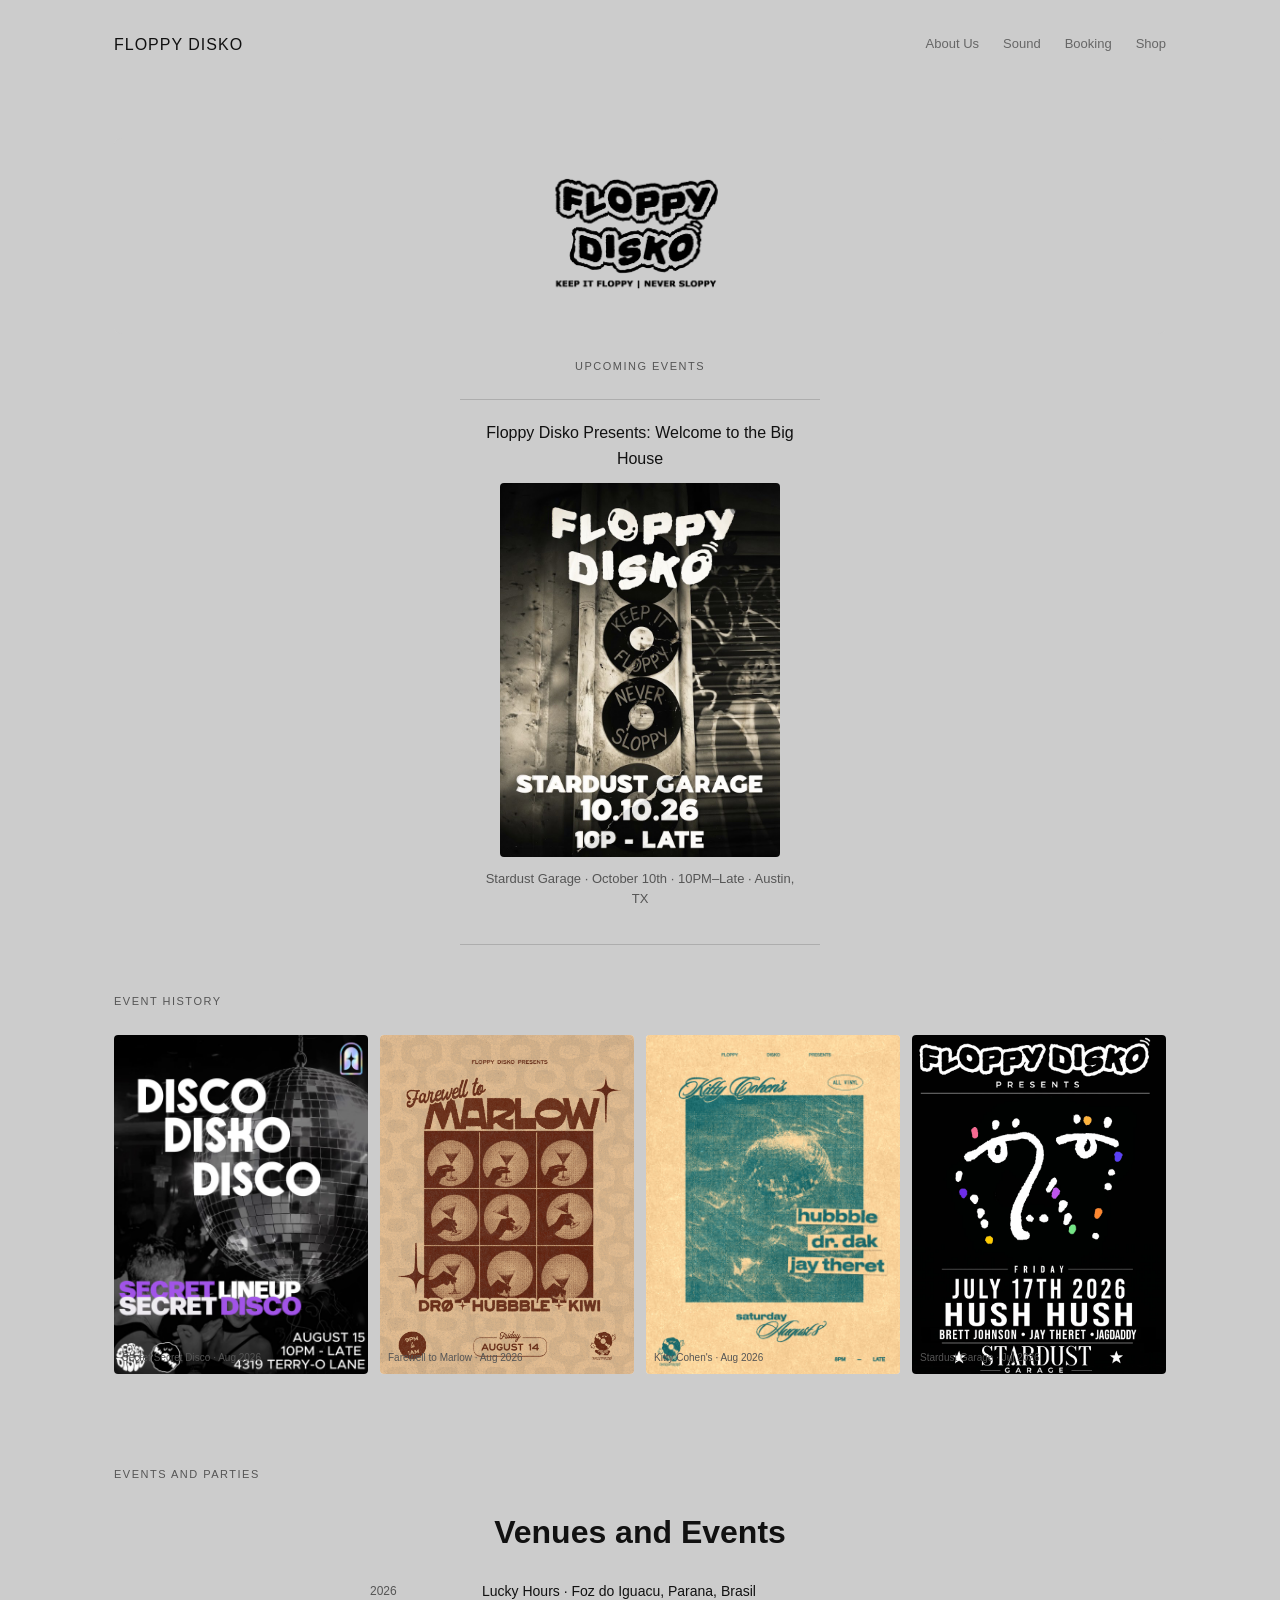
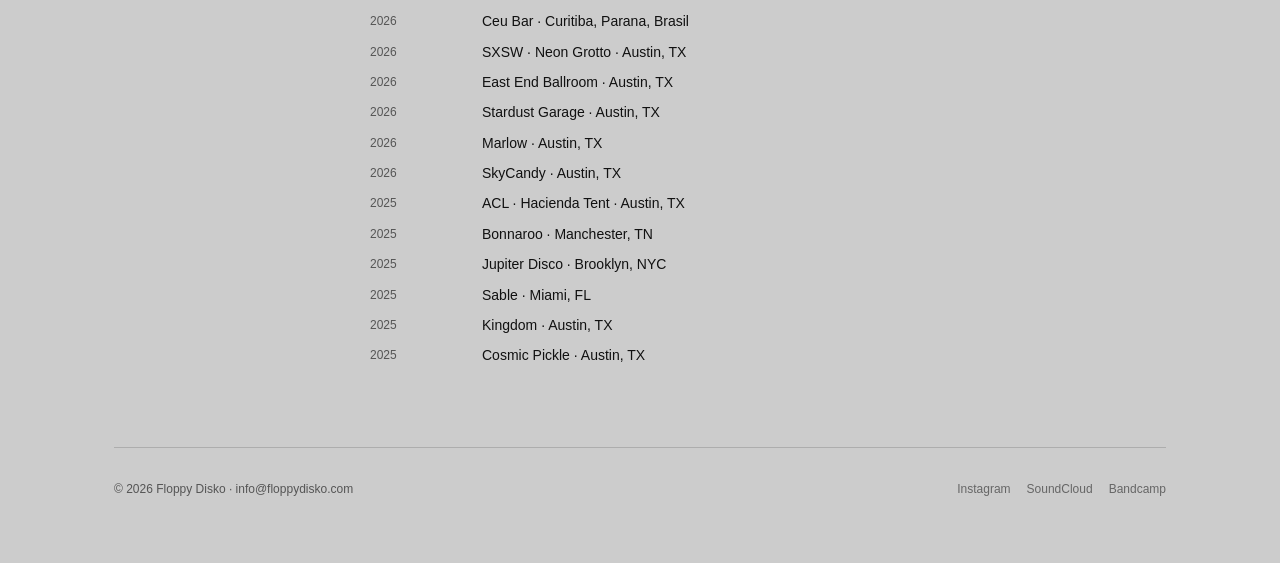
==== commit b0734865: "Add files via upload" ====
--- a/index.html
+++ b/index.html
@@ -20,7 +20,6 @@
       <a href="/about-us.html">About Us</a>
       <a href="/sound.html">Sound</a>
       <!-- <a href="/artists.html">Artists</a> -->
-      <!-- <a href="/media.html">Media</a> -->
       <a href="/booking.html">Booking</a>
       <a href="https://floppydisko.bandcamp.com" target="_blank" rel="noopener">Shop</a>
     </div>
@@ -30,16 +29,34 @@
     <img src="/images/motto.png" alt="Floppy Disko" />
   </div>
   
-  <!-- Upcoming Events and Event History are built from /data/events.js.
-       To add or change an event, edit that file only. Events move from
-       Upcoming to Event History on their own once the date has passed. -->
   <p class="section-label" style="text-align:center; margin-top:24px;">Upcoming Events</p>
-  <div class="upcoming-events-row" id="upcoming-events"></div>
-  <noscript><p style="text-align:center;">Follow <a href="https://instagram.com/floppy_disko">@floppy_disko</a> for upcoming events.</p></noscript>
+  <div class="upcoming-events-row">
+    <div class="upcoming-event">
+      <p class="upcoming-event-title">Floppy Disko Presents: Welcome to the Big House</p>
+      <img src="/images/posters/261010-big-house-stardust.jpg" alt="Floppy Disko at Stardust Garage, October 10th 2026, 10PM to late" class="upcoming-event-flyer" onerror="this.style.display='none'" />
+      <p class="upcoming-event-venue">Stardust Garage · October 10th · 10PM–Late · Austin, TX</p>
+    </div>
+  </div>
 
   <p class="section-label">Event History</p>
-  <div class="poster-carousel" id="event-history"></div>
-
+  <div class="poster-carousel">
+    <div class="poster"><img src="/images/posters/260815-secret-secret-disco.png" alt="Disco Disko Disco presents Secret Secret Disco" onerror="this.style.display='none'" /><span class="poster-label">Secret Secret Disco · Aug 2026</span></div>
+    <div class="poster"><img src="/images/posters/260814-farewell-to-marlow.png" alt="Floppy Disko Presents Farewell to Marlow with DRØ, Hubbble, Kiwi" onerror="this.style.display='none'" /><span class="poster-label">Farewell to Marlow · Aug 2026</span></div>
+    <div class="poster"><img src="/images/posters/260808-kitty-cohens.png" alt="Floppy Disko Presents Hubbble, Dr. Dak, Jay Theret at Kitty Cohen's" onerror="this.style.display='none'" /><span class="poster-label">Kitty Cohen's · Aug 2026</span></div>
+    <div class="poster"><img src="/images/posters/260717-hush-hush-stardust.jpg" alt="Floppy Disko Presents Hush Hush, Brett Johnson, Jay Theret, Jagdaddy at Stardust Garage" onerror="this.style.display='none'" /><span class="poster-label">Stardust Garage · Jul 2026</span></div>
+    <div class="poster"><img src="/images/posters/260604-east-end-first-thursday.png" alt="First Thursday at East End Ballroom" onerror="this.style.display='none'" /><span class="poster-label">East End · Jun 2026</span></div>
+    <div class="poster"><img src="/images/posters/260321-marlow-dak-hubbble.png" alt="Dr. Dak and Hubbble at Marlow" onerror="this.style.display='none'" /><span class="poster-label">Marlow · Mar 2026</span></div>
+    <div class="poster"><img src="/images/posters/260315-SXSW-NeonGrotto.jpg" alt="SXSW Showcase" onerror="this.style.display='none'" /><span class="poster-label">SXSW Neon Grotto · Mar 2026</span></div>
+    <div class="poster"><img src="/images/posters/260213-marlow-what-is-love.png" alt="What Is Love at Marlow" onerror="this.style.display='none'" /><span class="poster-label">Marlow · Feb 2026</span></div>
+    <div class="poster"><img src="/images/posters/260109-cosmic-pickle.png" alt="Cosmic Pickle" onerror="this.style.display='none'" /><span class="poster-label">Cosmic Pickle · Jan 2026</span></div>
+    <div class="poster"><img src="/images/posters/251126-flower-shop-flopsgiving.png" alt="Flopsgiving at Flower Shop" onerror="this.style.display='none'" /><span class="poster-label">Flower Shop · Nov 2025</span></div>
+    <div class="poster"><img src="/images/posters/251121-marlow-jay-theret.png" alt="Jay Theret at Marlow" onerror="this.style.display='none'" /><span class="poster-label">Marlow · Nov 2025</span></div>
+    <div class="poster"><img src="/images/posters/251116-sable-miami.png" alt="Sable Miami" onerror="this.style.display='none'" /><span class="poster-label">Sable Miami · Nov 2025</span></div>
+    <div class="poster"><img src="/images/posters/251108-pinkshark-san-antonio.png" alt="Pink Shark San Antonio" onerror="this.style.display='none'" /><span class="poster-label">Pink Shark SA · Nov 2025</span></div>
+    <div class="poster"><img src="/images/posters/ACL-25.png" alt="ACL Fest" onerror="this.style.display='none'" /><span class="poster-label">Patron Hacienda ACL · Oct 2025</span></div>
+    <div class="poster"><img src="/images/posters/Roo 25.png" alt="Bonaroo Fest" onerror="this.style.display='none'" /><span class="poster-label">Where in the Woods - Bonaroo · June 2025</span></div>
+  </div>
+  
   <p class="section-label">Events and Parties</p>
   <h1 style="text-align: center;">Venues and Events</h1>
   <div class="credits">
@@ -67,7 +84,5 @@
       <a href="https://floppydisko.bandcamp.com" target="_blank" rel="noopener">Bandcamp</a>
     </div>
   </footer>
-  <script src="/data/events.js"></script>
-  <script src="/site.js"></script>
 </body>
 </html>
